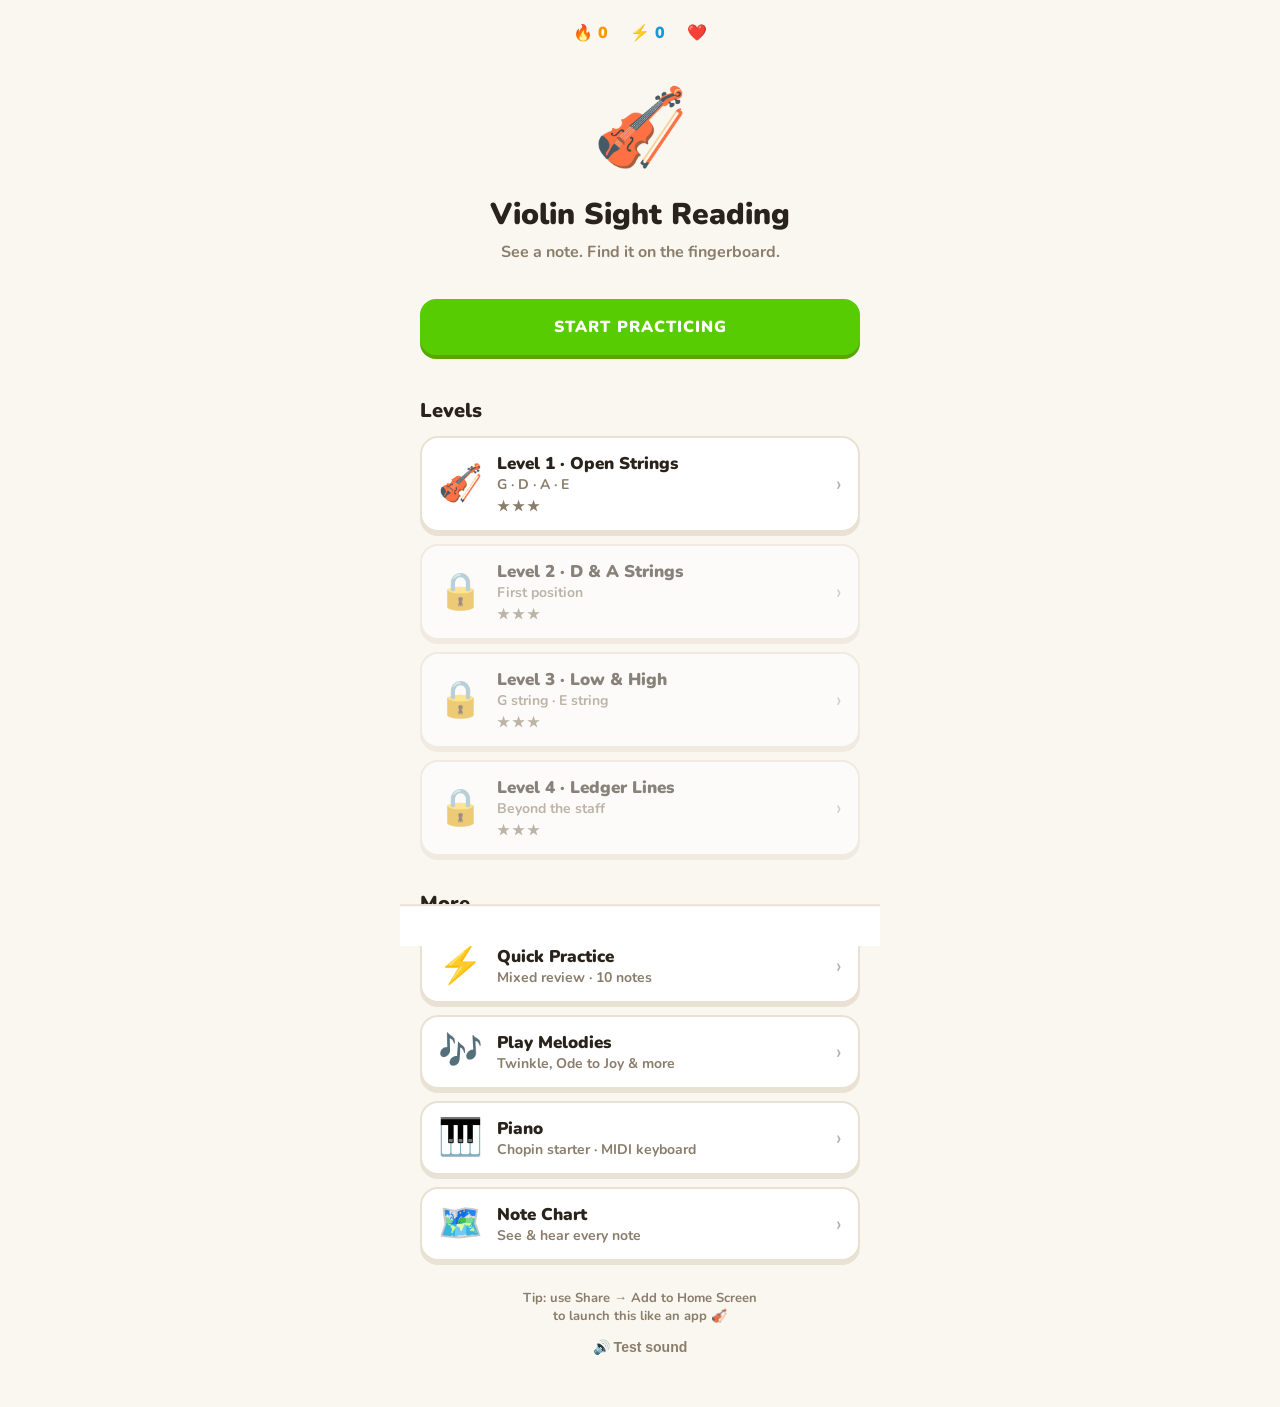
==== index.html @ d38faaa9 "deploy index.html" ====
<!DOCTYPE html>
<html lang="en">
<head>
<meta charset="utf-8">
<meta name="viewport" content="width=device-width, initial-scale=1, viewport-fit=cover">
<meta name="theme-color" content="#58cc02">
<meta name="apple-mobile-web-app-capable" content="yes">
<meta name="apple-mobile-web-app-status-bar-style" content="default">
<meta name="apple-mobile-web-app-title" content="Violin Notes">
<title>Violin Sight Reading</title>
<link rel="icon" href="data:image/svg+xml,<svg xmlns='http://www.w3.org/2000/svg' viewBox='0 0 100 100'><text y='.9em' font-size='90'>🎻</text></svg>">
<link rel="preconnect" href="https://fonts.googleapis.com">
<link rel="preconnect" href="https://fonts.gstatic.com" crossorigin>
<link href="https://fonts.googleapis.com/css2?family=Nunito:wght@400;700;800;900&display=swap" rel="stylesheet">
<link rel="stylesheet" href="styles.css?v=19">
</head>
<body>
<div id="app"></div>
<div id="sheet" class="sheet"></div>
<div id="confetti"></div>
<script src="app.js?v=19"></script>
</body>
</html>
---- styles.css ----
@font-face{font-family:'Noto Music'; src:url('fonts/NotoMusic-Regular.woff2') format('woff2'); font-display:swap;}
:root{
  --green:#58cc02; --green-dark:#58a700; --green-light:#d7ffb8;
  --red:#ff4b4b; --red-dark:#d33131; --red-light:#ffdfe0;
  --blue:#1cb0f6; --blue-dark:#1899d6; --blue-light:#ddf4ff;
  --yellow:#ffb800; --ink:#2a231b; --gray:#8a7d6b; --line:#e9e1d3; --bg:#faf7f1;
}
html{-webkit-text-size-adjust:100%}
body{
  margin:0; background:var(--bg); color:var(--ink);
  font-family:'Nunito',-apple-system,BlinkMacSystemFont,'Segoe UI',sans-serif;
  -webkit-tap-highlight-color:transparent; touch-action:manipulation; overscroll-behavior:none;
}
#app{
  max-width:480px; margin:0 auto; min-height:100dvh; box-sizing:border-box;
  padding:8px 20px calc(24px + env(safe-area-inset-bottom));
  display:flex; flex-direction:column;
}
/* ---------- top bars ---------- */
.topbar{display:flex; align-items:center; gap:14px; padding:12px 0 4px;}
.xbtn{background:none; border:none; font-size:24px; font-weight:900; color:#bfae96; padding:8px; cursor:pointer; line-height:1;}
.progress{flex:1; height:16px; background:var(--line); border-radius:999px; overflow:hidden;}
.progress > i{display:block; height:100%; width:0; background:var(--green); border-radius:999px; transition:width .35s ease;}
.statbar{display:flex; align-items:center; justify-content:center; gap:22px; padding:14px 0 6px; font-weight:900; font-size:16px;}
.statbar .s{display:flex; align-items:center; gap:5px;}
.s-flame{color:#ff9600;} .s-xp{color:var(--blue-dark);} .s-heart{color:var(--red);}
/* ---------- hero ---------- */
.hero{text-align:center; padding:26px 0 10px;}
.hero .mascot{font-size:76px; display:inline-block; animation:bob 2.4s ease-in-out infinite;}
@keyframes bob{0%,100%{transform:translateY(0) rotate(-4deg)}50%{transform:translateY(-10px) rotate(4deg)}}
.hero h1{font-size:30px; font-weight:900; margin:14px 0 6px;}
.hero p{color:var(--gray); font-weight:700; margin:0 0 18px; font-size:16px;}
/* ---------- buttons ---------- */
.btn{
  display:block; width:100%; box-sizing:border-box; padding:15px; margin:0;
  border-radius:16px; border:2px solid var(--line); background:#fff;
  font-family:inherit; font-weight:900; font-size:16px; letter-spacing:1px; text-transform:uppercase;
  color:var(--ink); box-shadow:0 4px 0 var(--line); cursor:pointer;
  transition:transform .06s, box-shadow .06s, background .15s;
  -webkit-user-select:none; user-select:none;
}
.btn:active{transform:translateY(4px); box-shadow:0 0 0 var(--line);}
.btn-green{background:var(--green); border-color:var(--green); color:#fff; box-shadow:0 4px 0 var(--green-dark);}
.btn-green:active{box-shadow:none;}
.btn-green:disabled{background:#efe9dd; border-color:#efe9dd; color:#c9bda6; box-shadow:0 4px 0 #e0d5c0; transform:none; cursor:default;}
.btn-red{background:var(--red); border-color:var(--red); color:#fff; box-shadow:0 4px 0 var(--red-dark);}
.btn-red:active{box-shadow:none;}
.btn-blue{background:var(--blue); border-color:var(--blue); color:#fff; box-shadow:0 4px 0 var(--blue-dark);}
.btn-blue:active{box-shadow:none;}
.btn-ghost{background:none; border:none; box-shadow:none; color:var(--blue-dark); padding:12px;}
.btn-ghost:active{transform:none; color:var(--blue);}
.foot{margin-top:auto; padding-top:8px; position:sticky; bottom:0; background:linear-gradient(transparent, #faf7f1 35%); padding-bottom:calc(10px + env(safe-area-inset-bottom));}
.foot .btn{margin-bottom:10px;}
/* ---------- level cards ---------- */
.lvl{
  display:flex; align-items:center; gap:14px; text-align:left;
  border:2px solid var(--line); border-radius:18px; padding:14px 16px; margin:0 0 12px;
  background:#fff; box-shadow:0 4px 0 var(--line); cursor:pointer; width:100%; box-sizing:border-box;
  font-family:inherit; color:var(--ink); -webkit-user-select:none; user-select:none;
  transition:transform .06s, box-shadow .06s;
}
.lvl:active{transform:translateY(4px); box-shadow:none;}
.lvl.locked{opacity:.55;}
.lvl-ic{font-size:36px; line-height:1;}
.lvl-tx{flex:1;}
.lvl-tx b{display:block; font-size:17px; font-weight:900;}
.lvl-tx span{color:var(--gray); font-weight:700; font-size:14px;}
.stars{font-size:15px; letter-spacing:2px; color:#ddd2bd; margin-top:2px;}
.stars .on{color:var(--yellow);}
.section-t{font-size:20px; font-weight:900; margin:22px 0 12px;}
.tip{color:var(--gray); font-size:13px; font-weight:700; text-align:center; margin-top:16px;}
/* ---------- quiz ---------- */
.q-prompt{font-size:20px; font-weight:900; margin:8px 0 2px;}
.q-hint{color:var(--gray); font-weight:700; font-size:14px; margin:0 0 6px;}
.staff{width:100%; max-width:340px; height:auto; display:block; margin:2px auto;}
.staff-line{stroke:#c9bda6; stroke-width:2;}
.ledger{stroke:var(--ink); stroke-width:2.5;}
.stem{stroke:var(--ink); stroke-width:3.5; stroke-linecap:round;}
.notehead{fill:var(--ink);}
.clef{font-size:80px; fill:var(--ink); font-family:'Noto Music',serif;}
.acc{font-size:46px; font-weight:700; fill:var(--ink); font-family:'Noto Music',serif;}
.listenrow{display:flex; justify-content:center; margin:2px 0 6px;}
.staffrow{display:flex; align-items:center; gap:10px; margin:2px 0;}
.staffrow .staff{flex:1; min-width:0; margin:2px 0;}
.hearbtn{flex:none; width:54px; height:54px; border-radius:50%; border:none; background:#fff;
  box-shadow:0 3px 0 #e5e5e5; font-size:24px; cursor:pointer; -webkit-tap-highlight-color:transparent;}
.hearbtn:active{transform:translateY(2px); box-shadow:0 1px 0 #e5e5e5;}
.listen{
  display:inline-flex; align-items:center; gap:8px; border:2px solid var(--line); background:#fff;
  border-radius:999px; padding:9px 20px; font-family:inherit; font-weight:900; font-size:15px; color:var(--blue-dark);
  box-shadow:0 3px 0 var(--line); cursor:pointer; -webkit-user-select:none; user-select:none;
}
.listen:active{transform:translateY(3px); box-shadow:none;}
.opts{display:grid; grid-template-columns:1fr 1fr; gap:12px; margin-top:4px;}
.opt{
  padding:18px 8px; border-radius:16px; border:2px solid var(--line); background:#fff;
  font-family:inherit; font-weight:900; font-size:24px; color:var(--ink);
  box-shadow:0 4px 0 var(--line); cursor:pointer; -webkit-user-select:none; user-select:none;
  transition:transform .06s, box-shadow .06s, background .12s, border-color .12s;
}
.opt:active{transform:translateY(4px); box-shadow:none;}
.opt.sel{border-color:var(--blue); color:var(--blue); background:var(--blue-light); box-shadow:0 4px 0 var(--blue);}
.opt.right{border-color:var(--green); color:var(--green-dark); background:var(--green-light); box-shadow:0 4px 0 var(--green); animation:pop .35s;}
.opt.wrong{border-color:var(--red); color:var(--red-dark); background:var(--red-light); box-shadow:0 4px 0 var(--red); animation:shake .4s;}
@keyframes pop{0%{transform:scale(1)}40%{transform:scale(1.08)}100%{transform:scale(1)}}
@keyframes shake{0%,100%{transform:translateX(0)}25%{transform:translateX(-7px)}50%{transform:translateX(7px)}75%{transform:translateX(-4px)}}
/* ---------- feedback sheet ---------- */
.sheet{
  position:fixed; left:0; right:0; bottom:0; z-index:60; max-width:480px; margin:0 auto;
  transform:translateY(110%); transition:transform .28s ease;
  padding:20px 20px calc(20px + env(safe-area-inset-bottom));
  border-top:2px solid var(--line); background:#fff; box-sizing:border-box;
}
.sheet.show{transform:none;}
.sheet.good{background:var(--green-light); border-top-color:var(--green);}
.sheet.bad{background:var(--red-light); border-top-color:var(--red);}
.sheet-title{font-size:22px; font-weight:900; margin-bottom:4px;}
.sheet.good .sheet-title{color:var(--green-dark);}
.sheet.bad .sheet-title{color:var(--red-dark);}
.sheet-sub{font-weight:700; color:var(--ink); margin-bottom:16px; font-size:16px;}
/* ---------- results ---------- */
.result{text-align:center; padding-top:34px;}
.result .big{font-size:84px; animation:pop .5s;}
.result h2{font-size:26px; font-weight:900; margin:12px 0 4px;}
.result .sub{color:var(--gray); font-weight:700; margin:0 0 18px;}
.statgrid{display:flex; gap:12px; margin:0 0 8px;}
.statcard{flex:1; border:2px solid var(--line); border-radius:16px; padding:14px 6px; box-shadow:0 3px 0 var(--line);}
.statcard b{display:block; font-size:20px; font-weight:900;}
.statcard span{font-size:12px; font-weight:800; color:var(--gray); text-transform:uppercase; letter-spacing:.6px;}
.bigstars{font-size:40px; letter-spacing:6px; color:#ddd2bd; margin:6px 0 2px;}
.bigstars .on{color:var(--yellow);}
/* ---------- chart ---------- */
.backrow{display:flex; align-items:center; gap:8px; padding:12px 0 0;}
.back{background:none; border:none; font-size:30px; font-weight:900; color:#bfae96; cursor:pointer; padding:4px 10px 4px 0; line-height:1;}
.chart-grid{display:grid; grid-template-columns:1fr 1fr; gap:12px;}
.ncard{border:2px solid var(--line); border-radius:16px; padding:8px 8px 4px; background:#fff; box-shadow:0 3px 0 var(--line); cursor:pointer; text-align:center; -webkit-user-select:none; user-select:none;}
.ncard:active{transform:translateY(3px); box-shadow:none;}
.ncard b{font-size:20px; font-weight:900;}
.ncard .staff{margin:0;}
/* ---------- confetti ---------- */
#confetti{position:fixed; inset:0; pointer-events:none; z-index:99; overflow:hidden;}
.cf{position:absolute; top:-16px; width:10px; height:14px; border-radius:2px; animation:fall 2.8s ease-in forwards;}
@keyframes fall{to{transform:translateY(112vh) rotate(720deg);}}
/* ---------- print ---------- */
.printbtn{background:#fff; border:2px solid var(--line); border-radius:12px; font-size:20px;
  width:46px; height:46px; cursor:pointer; box-shadow:0 3px 0 var(--line); flex:none;}
.printbtn:active{transform:translateY(3px); box-shadow:none;}
.print-lvtitle{font-size:22px; font-weight:900; margin:20px 0 12px;}
.print-grid{display:grid; grid-template-columns:1fr 1fr; gap:14px;}
.pcard{border:2px solid #2a231b; border-radius:12px; padding:10px 8px; background:#fff;
  text-align:center; break-inside:avoid;}
.pcard-name{font-size:24px; font-weight:900; margin-bottom:2px;}
.pcard .staff{max-width:165px; margin:0 auto;}
.pcard .fb{max-width:145px; margin:0 auto;}
.print-spot circle.dot{fill:#fff; stroke:#2a231b; stroke-width:3.5;}
.print-sectitle{font-size:26px; font-weight:900; margin:4px 0 2px;}
.wq-row{display:flex; align-items:center; gap:10px; padding:12px 4px;
  border-bottom:1px solid var(--line); break-inside:avoid;}
.wq-num{font-size:20px; font-weight:900; width:32px; flex:none; color:var(--ink);}
.wq-staff{flex:1.3; min-width:0;}
.wq-staff .staff{max-width:330px;}
.wq-board{flex:1; min-width:0; text-align:center;}
.wq-board .fb{max-width:200px;}
@media print{
  *{-webkit-print-color-adjust:economy; print-color-adjust:economy;}
  .noprint{display:none !important;}
  body{background:#fff;}
  #app{max-width:100%; padding:0; min-height:auto; display:block;}
  .print-lvtitle{margin:0 0 10px; font-size:20px;}
  .print-level{break-before:page;}
  .print-level:first-child{break-before:avoid;}
  .print-grid{gap:10px;}
  .pcard{box-shadow:none; border-width:1.5px;}
  .wq-row{padding:10px 0;}
  .wq-staff .staff{max-width:360px;}
  .wq-board .fb{max-width:230px;}
  @page{margin:0.4in;}
}
/* ---------- fingerboard ---------- */
.fb{width:100%; max-width:min(400px,96vw); height:auto; display:block; margin:4px auto; touch-action:manipulation;}
.fb-str{font-size:16px; font-weight:900; fill:#a89a86;}
.fb-fnum{font-size:14px; font-weight:800; fill:#b3a48f;}
.spot{cursor:pointer; -webkit-user-select:none; user-select:none;}
.spot circle.dot{fill:#fffdf6; stroke:#b8a88f; stroke-width:2; transform-box:fill-box; transform-origin:center; transition:transform .08s;}
.spot:active circle.dot{transform:scale(.9);}
.spot.sel circle.dot{fill:var(--blue); stroke:var(--blue-dark);}
.spot.right circle.dot{fill:var(--green); stroke:var(--green-dark); animation:pop .35s;}
.spot.wrong circle.dot{fill:var(--red); stroke:var(--red-dark); animation:shake .4s;}
.fb-halfline{stroke:#b3a48f; stroke-width:2;}
.fb-half{font-size:12px; font-weight:800; fill:#b3a48f;}
.fb-lab{font-size:13px; font-weight:900; fill:#2a231b; pointer-events:none;}

/* ---------- melodies ---------- */
.mel-title{font-size:22px; font-weight:900; text-align:center; margin:6px 0 2px; color:var(--ink);}
.mchips{display:flex; gap:6px; overflow-x:auto; padding:10px 4px; margin:2px -4px 0; scrollbar-width:thin;}
.mchip{flex:none; padding:8px 6px; border-radius:10px; background:#fff; border:2px solid var(--line);
  font-weight:800; font-size:15px; text-align:center; color:var(--ink); transition:transform .15s, background .15s, opacity .15s;}
.mchip.done{opacity:.38; background:#e7f6df; border-color:#cfe6c2;}
.mchip.cur{border-color:var(--green); background:#eef9e5; transform:scale(1.12); box-shadow:0 3px 0 var(--green);}
.hearbtn{width:46px; height:46px; border-radius:50%; background:#fff; border:2px solid var(--line);
  font-size:16px; box-shadow:0 3px 0 var(--line); flex:none; cursor:pointer; color:var(--ink);}
.hearbtn:active{transform:translateY(3px); box-shadow:none;}
.hearbtn.playing{background:#eef9e5; border-color:var(--green); color:var(--green-dark);}

/* ---------- sound test ---------- */
.sndtest{background:none; border:none; color:var(--gray); font-size:14px; font-weight:700;
  margin-top:8px; cursor:pointer; padding:6px 12px;}
.sndstat{font-size:13px; color:var(--gray); min-height:20px; margin-top:2px;
  text-align:center; padding:0 28px;}

/* ---------- piano ---------- */
.midirow{margin:2px 0 4px;}
.midirow .btn{margin-bottom:6px;}
.pkeys{position:relative; display:flex; height:168px; margin:8px auto 4px; max-width:430px;
  touch-action:manipulation; -webkit-user-select:none; user-select:none;}
.pk-white{flex:1; background:#fff; border:2px solid var(--line); border-radius:0 0 12px 12px;
  margin:0 -1px; cursor:pointer; display:flex; align-items:flex-end; justify-content:center;
  padding-bottom:10px; font-weight:900; color:var(--gray); box-shadow:0 4px 0 var(--line);}
.pk-white:active{transform:translateY(2px); box-shadow:0 1px 0 var(--line);}
.pk-black{position:absolute; top:0; width:9%; height:96px; background:#2a231b; border-radius:0 0 8px 8px;
  z-index:2; cursor:pointer; display:flex; align-items:flex-end; justify-content:center;
  padding-bottom:8px; color:#cfc4b2; font-size:12px; font-weight:800;}
.pk-white.right{background:var(--green-light); border-color:var(--green);}
.pk-black.right{background:#2f7a1e;}
.pk-white.wrong{background:var(--red-light); border-color:var(--red); animation:shake .4s;}
.pk-black.wrong{background:#a02a2a; animation:shake .4s;}

/* ---------- audio-failure toast ---------- */
.toast{position:fixed; left:50%; bottom:26px; transform:translateX(-50%) translateY(20px);
  background:#1c1c1e; color:#fff; padding:10px 16px; border-radius:14px; font-size:14px;
  max-width:86vw; text-align:center; opacity:0; transition:opacity .25s, transform .25s;
  z-index:99; box-shadow:0 4px 16px rgba(0,0,0,.25); cursor:pointer;}
.toast.show{opacity:1; transform:translateX(-50%) translateY(0);}
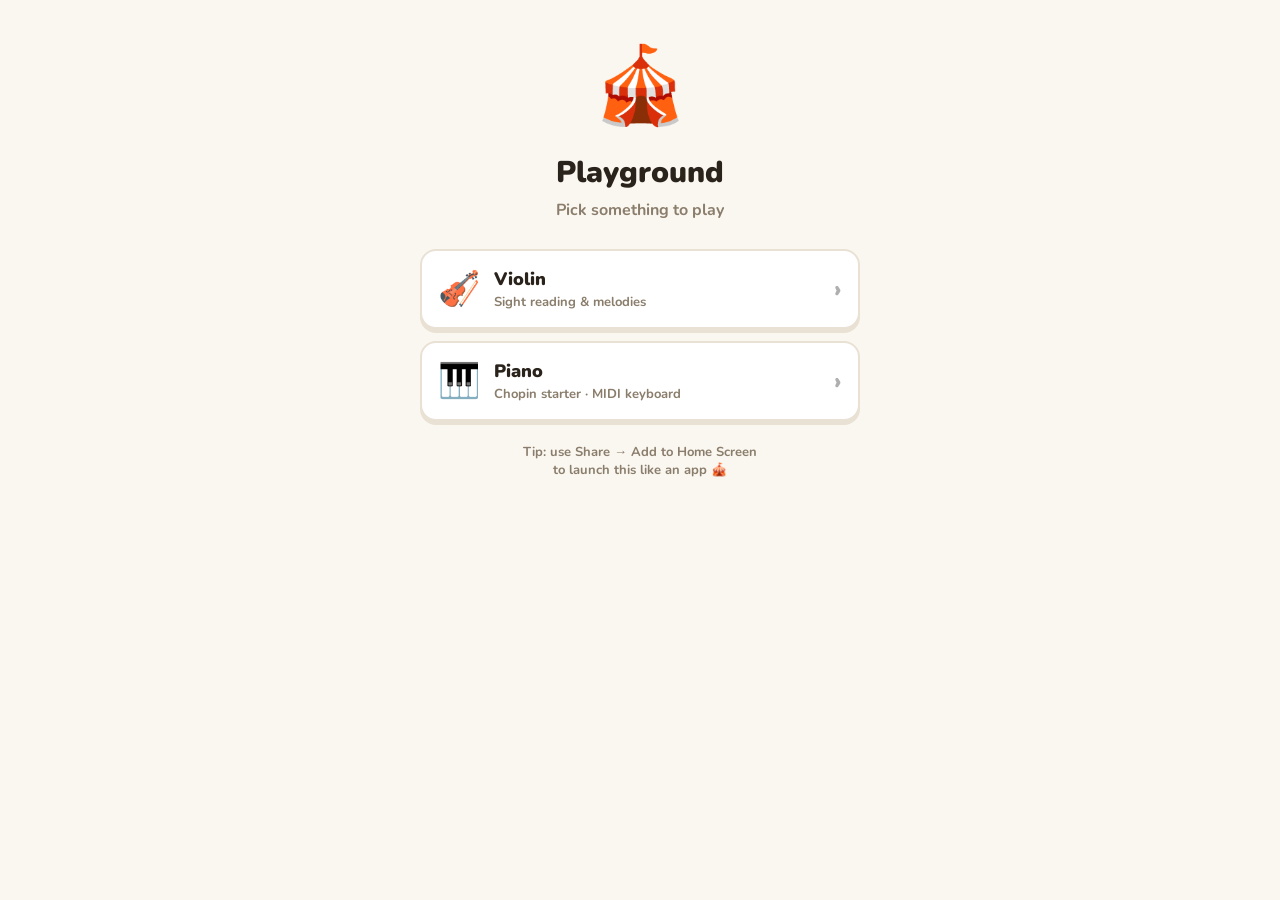
==== commit b4f5d087: "deploy index.html" ====
--- a/index.html
+++ b/index.html
@@ -6,18 +6,77 @@
 <meta name="theme-color" content="#58cc02">
 <meta name="apple-mobile-web-app-capable" content="yes">
 <meta name="apple-mobile-web-app-status-bar-style" content="default">
-<meta name="apple-mobile-web-app-title" content="Violin Notes">
-<title>Violin Sight Reading</title>
-<link rel="icon" href="data:image/svg+xml,<svg xmlns='http://www.w3.org/2000/svg' viewBox='0 0 100 100'><text y='.9em' font-size='90'>🎻</text></svg>">
+<meta name="apple-mobile-web-app-title" content="Playground">
+<title>Playground</title>
+<link rel="icon" href="data:image/svg+xml,<svg xmlns='http://www.w3.org/2000/svg' viewBox='0 0 100 100'><text y='.9em' font-size='90'>🎪</text></svg>">
 <link rel="preconnect" href="https://fonts.googleapis.com">
 <link rel="preconnect" href="https://fonts.gstatic.com" crossorigin>
 <link href="https://fonts.googleapis.com/css2?family=Nunito:wght@400;700;800;900&display=swap" rel="stylesheet">
-<link rel="stylesheet" href="styles.css?v=19">
+<style>
+  :root{
+    --green:#58cc02; --green-dark:#58a700;
+    --blue:#1cb0f6; --blue-dark:#1899d6;
+    --ink:#2a231b; --gray:#8a7d6b; --line:#e9e1d3; --bg:#faf7f1;
+  }
+  html{-webkit-text-size-adjust:100%}
+  body{
+    margin:0; background:var(--bg); color:var(--ink);
+    font-family:'Nunito',-apple-system,BlinkMacSystemFont,'Segoe UI',sans-serif;
+    -webkit-tap-highlight-color:transparent; touch-action:manipulation; overscroll-behavior:none;
+  }
+  main{max-width:480px; margin:0 auto; min-height:100dvh; box-sizing:border-box;
+    padding:8px 20px calc(24px + env(safe-area-inset-bottom));
+    display:flex; flex-direction:column;}
+  .hero{text-align:center; padding:26px 0 10px;}
+  .hero .mascot{font-size:76px; display:inline-block; animation:bob 2.4s ease-in-out infinite;}
+  @keyframes bob{0%,100%{transform:translateY(0) rotate(-4deg)}50%{transform:translateY(-10px) rotate(4deg)}}
+  .hero h1{font-size:30px; font-weight:900; margin:14px 0 6px;}
+  .hero p{color:var(--gray); font-weight:700; margin:0 0 18px; font-size:16px;}
+  .stats{text-align:center; font-weight:900; font-size:15px; color:var(--blue-dark); padding:2px 0 10px;}
+  .card{
+    display:flex; align-items:center; gap:14px; width:100%; box-sizing:border-box;
+    padding:16px; margin:0 0 12px; border-radius:16px; border:2px solid var(--line);
+    background:#fff; box-shadow:0 4px 0 var(--line); text-decoration:none; color:var(--ink);
+    transition:transform .06s, box-shadow .06s;
+  }
+  .card:active{transform:translateY(2px); box-shadow:0 1px 0 var(--line);}
+  .card .ic{font-size:34px; line-height:1;}
+  .card .tx{flex:1; display:flex; flex-direction:column; gap:2px; text-align:left;}
+  .card .tx b{font-size:18px; font-weight:900;}
+  .card .tx span{font-size:13px; font-weight:700; color:var(--gray);}
+  .card .go{font-size:24px; color:#afafaf; font-weight:900;}
+  .tip{text-align:center; color:var(--gray); font-size:13px; font-weight:700; margin-top:10px;}
+</style>
 </head>
 <body>
-<div id="app"></div>
-<div id="sheet" class="sheet"></div>
-<div id="confetti"></div>
-<script src="app.js?v=19"></script>
+<main>
+  <div class="hero">
+    <span class="mascot">🎪</span>
+    <h1>Playground</h1>
+    <p>Pick something to play</p>
+  </div>
+  <div class="stats" id="stats" hidden></div>
+  <a class="card" href="violin/">
+    <span class="ic">🎻</span>
+    <span class="tx"><b>Violin</b><span>Sight reading &amp; melodies</span></span>
+    <span class="go">›</span>
+  </a>
+  <a class="card" href="piano/">
+    <span class="ic">🎹</span>
+    <span class="tx"><b>Piano</b><span>Chopin starter · MIDI keyboard</span></span>
+    <span class="go">›</span>
+  </a>
+  <p class="tip">Tip: use Share → Add to Home Screen<br>to launch this like an app 🎪</p>
+</main>
+<script>
+  try {
+    var s = JSON.parse(localStorage.getItem('vsr'));
+    if (s) {
+      var el = document.getElementById('stats');
+      el.hidden = false;
+      el.textContent = '🔥 ' + (s.streak || 0) + '  ·  ⚡ ' + (s.xp || 0) + ' XP';
+    }
+  } catch (e) {}
+</script>
 </body>
 </html>
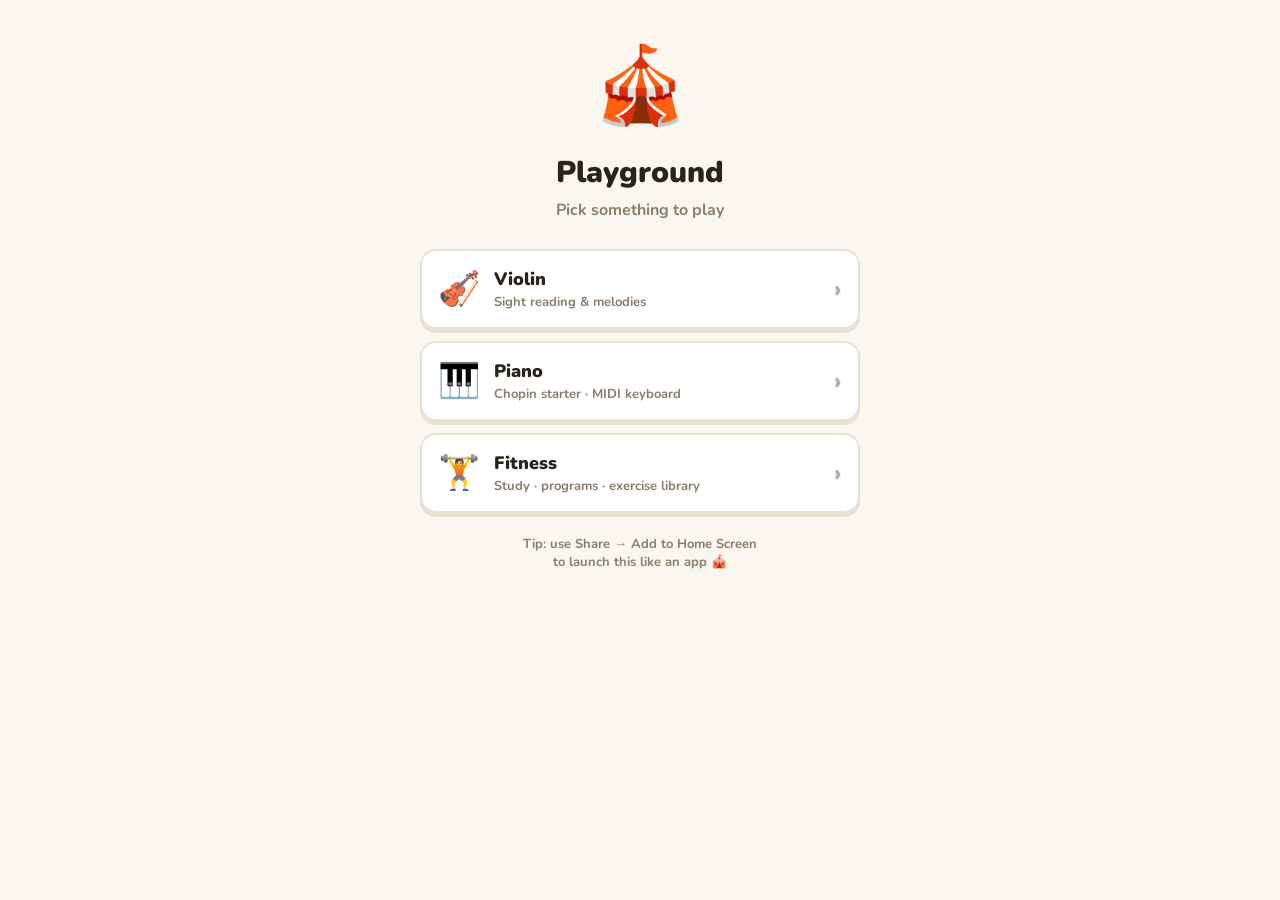
==== commit 84629e70: "deploy index.html" ====
--- a/index.html
+++ b/index.html
@@ -66,6 +66,11 @@
     <span class="tx"><b>Piano</b><span>Chopin starter · MIDI keyboard</span></span>
     <span class="go">›</span>
   </a>
+  <a class="card" href="fitness/">
+    <span class="ic">🏋️</span>
+    <span class="tx"><b>Fitness</b><span>Study · programs · exercise library</span></span>
+    <span class="go">›</span>
+  </a>
   <p class="tip">Tip: use Share → Add to Home Screen<br>to launch this like an app 🎪</p>
 </main>
 <script>
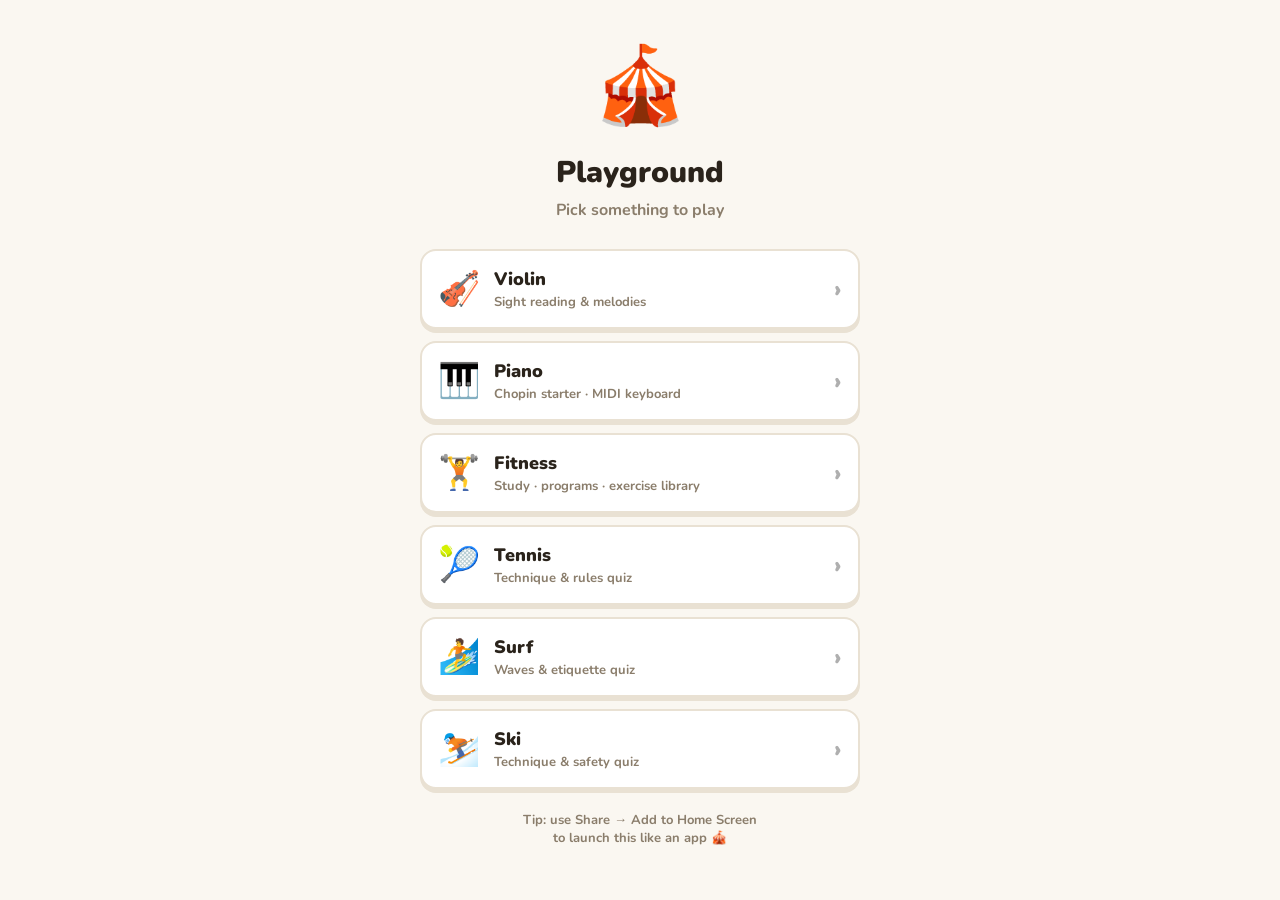
==== commit c3e9b7bb: "deploy index.html" ====
--- a/index.html
+++ b/index.html
@@ -71,6 +71,21 @@
     <span class="tx"><b>Fitness</b><span>Study · programs · exercise library</span></span>
     <span class="go">›</span>
   </a>
+  <a class="card" href="tennis/">
+    <span class="ic">🎾</span>
+    <span class="tx"><b>Tennis</b><span>Technique &amp; rules quiz</span></span>
+    <span class="go">›</span>
+  </a>
+  <a class="card" href="surf/">
+    <span class="ic">🏄</span>
+    <span class="tx"><b>Surf</b><span>Waves &amp; etiquette quiz</span></span>
+    <span class="go">›</span>
+  </a>
+  <a class="card" href="ski/">
+    <span class="ic">⛷️</span>
+    <span class="tx"><b>Ski</b><span>Technique &amp; safety quiz</span></span>
+    <span class="go">›</span>
+  </a>
   <p class="tip">Tip: use Share → Add to Home Screen<br>to launch this like an app 🎪</p>
 </main>
 <script>
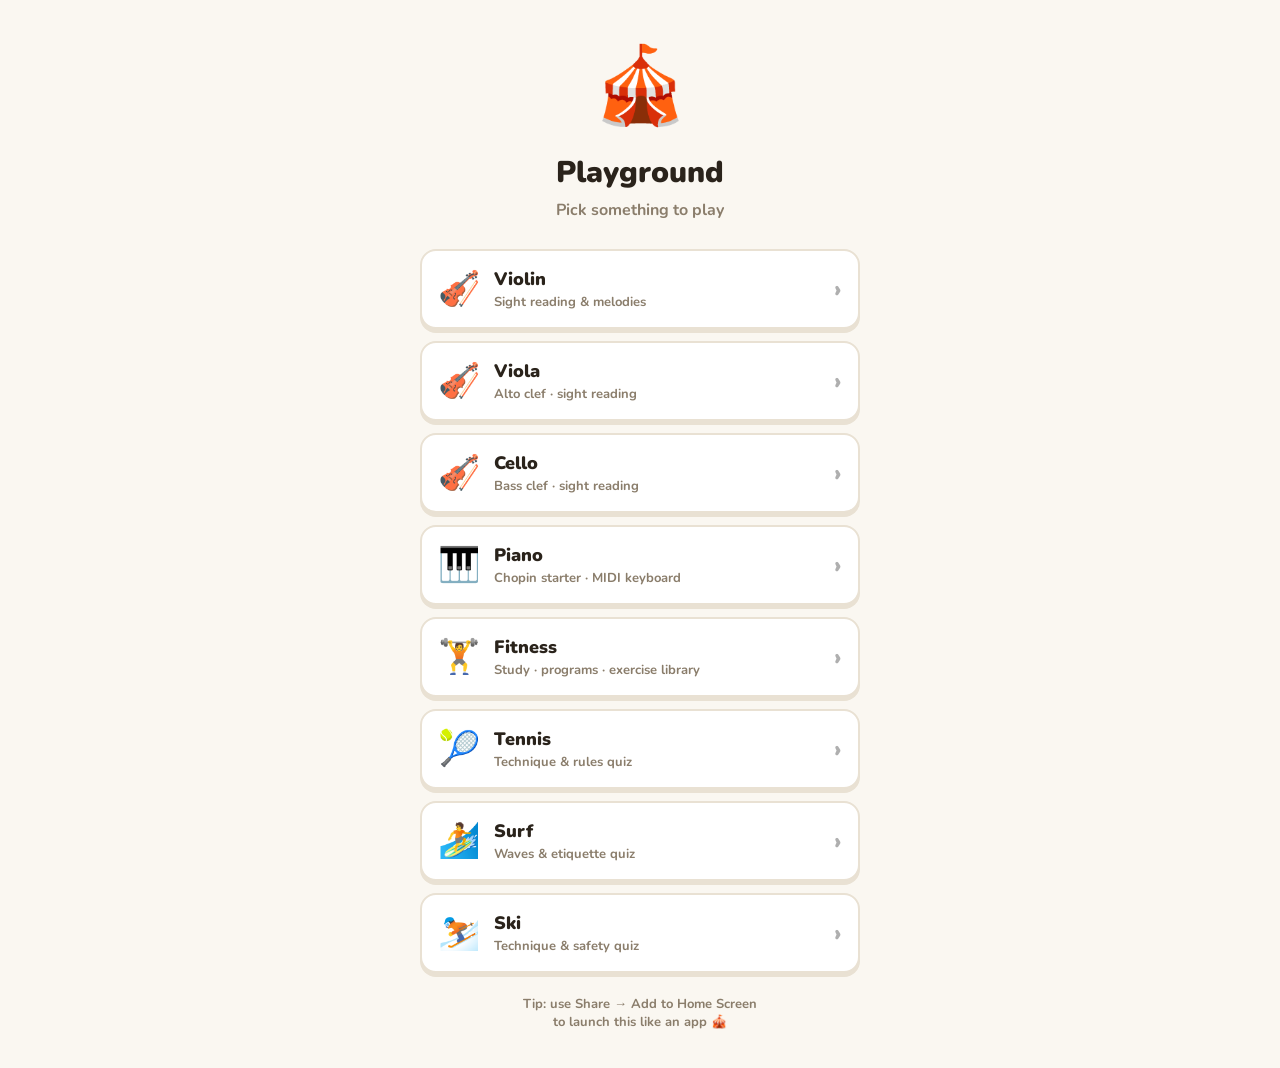
==== commit a7977634: "deploy index.html" ====
--- a/index.html
+++ b/index.html
@@ -61,6 +61,16 @@
     <span class="tx"><b>Violin</b><span>Sight reading &amp; melodies</span></span>
     <span class="go">›</span>
   </a>
+  <a class="card" href="viola/">
+    <span class="ic">🎻</span>
+    <span class="tx"><b>Viola</b><span>Alto clef · sight reading</span></span>
+    <span class="go">›</span>
+  </a>
+  <a class="card" href="cello/">
+    <span class="ic">🎻</span>
+    <span class="tx"><b>Cello</b><span>Bass clef · sight reading</span></span>
+    <span class="go">›</span>
+  </a>
   <a class="card" href="piano/">
     <span class="ic">🎹</span>
     <span class="tx"><b>Piano</b><span>Chopin starter · MIDI keyboard</span></span>
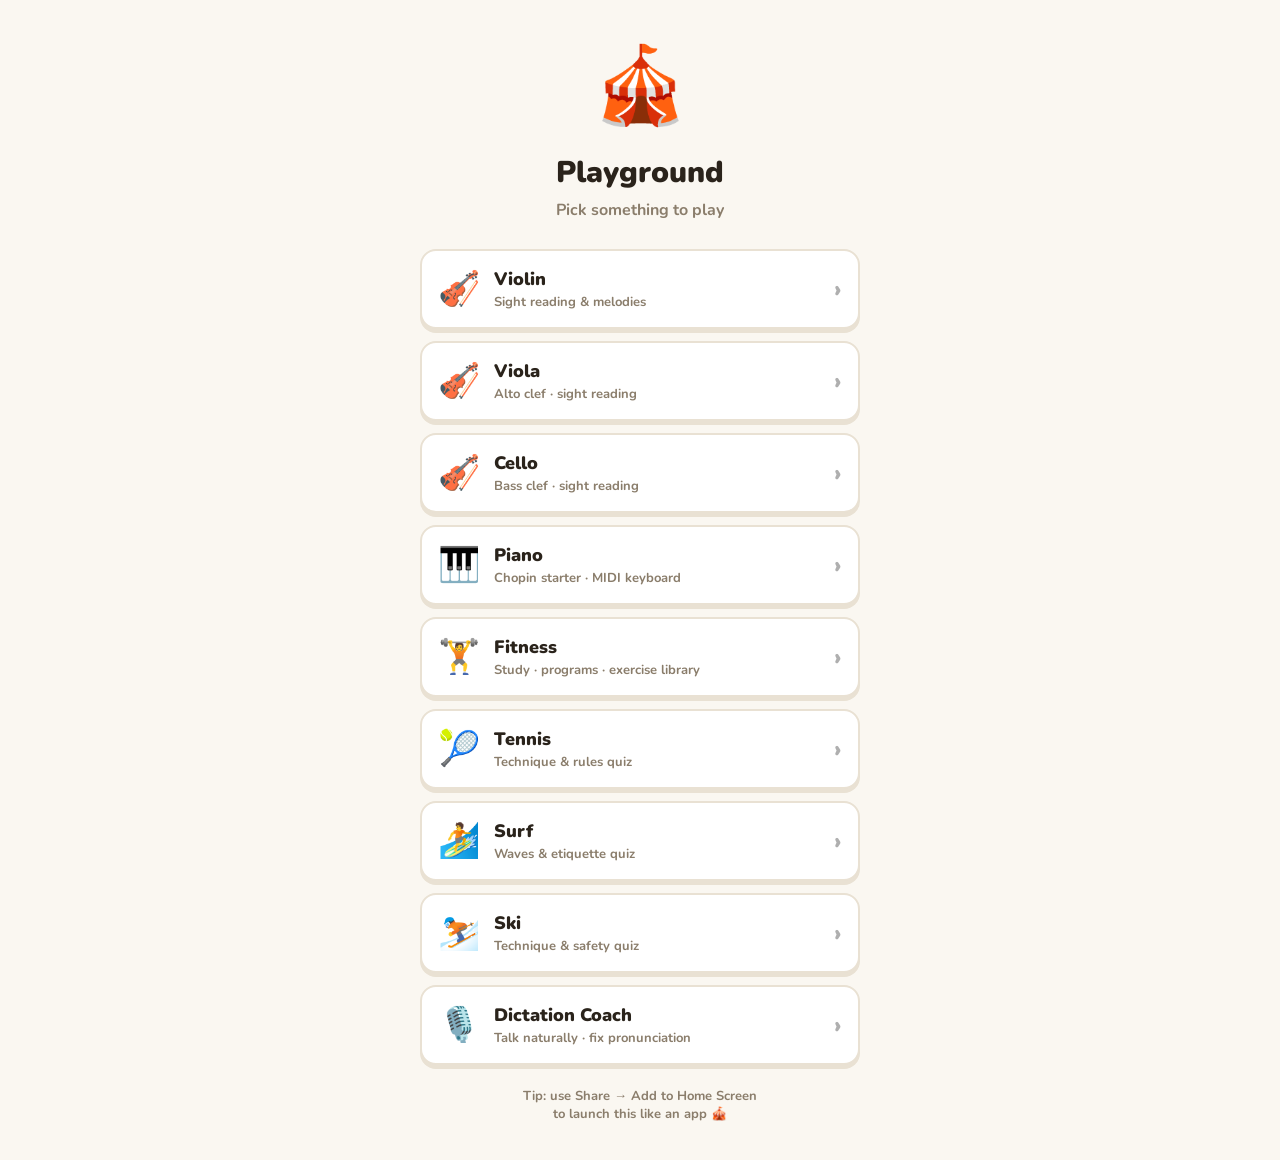
==== commit 3e9f32d8: "update index.html (dictation coach)" ====
--- a/index.html
+++ b/index.html
@@ -96,6 +96,11 @@
     <span class="tx"><b>Ski</b><span>Technique &amp; safety quiz</span></span>
     <span class="go">›</span>
   </a>
+  <a class="card" href="dictation-coach/">
+    <span class="ic">🎙️</span>
+    <span class="tx"><b>Dictation Coach</b><span>Talk naturally · fix pronunciation</span></span>
+    <span class="go">›</span>
+  </a>
   <p class="tip">Tip: use Share → Add to Home Screen<br>to launch this like an app 🎪</p>
 </main>
 <script>
